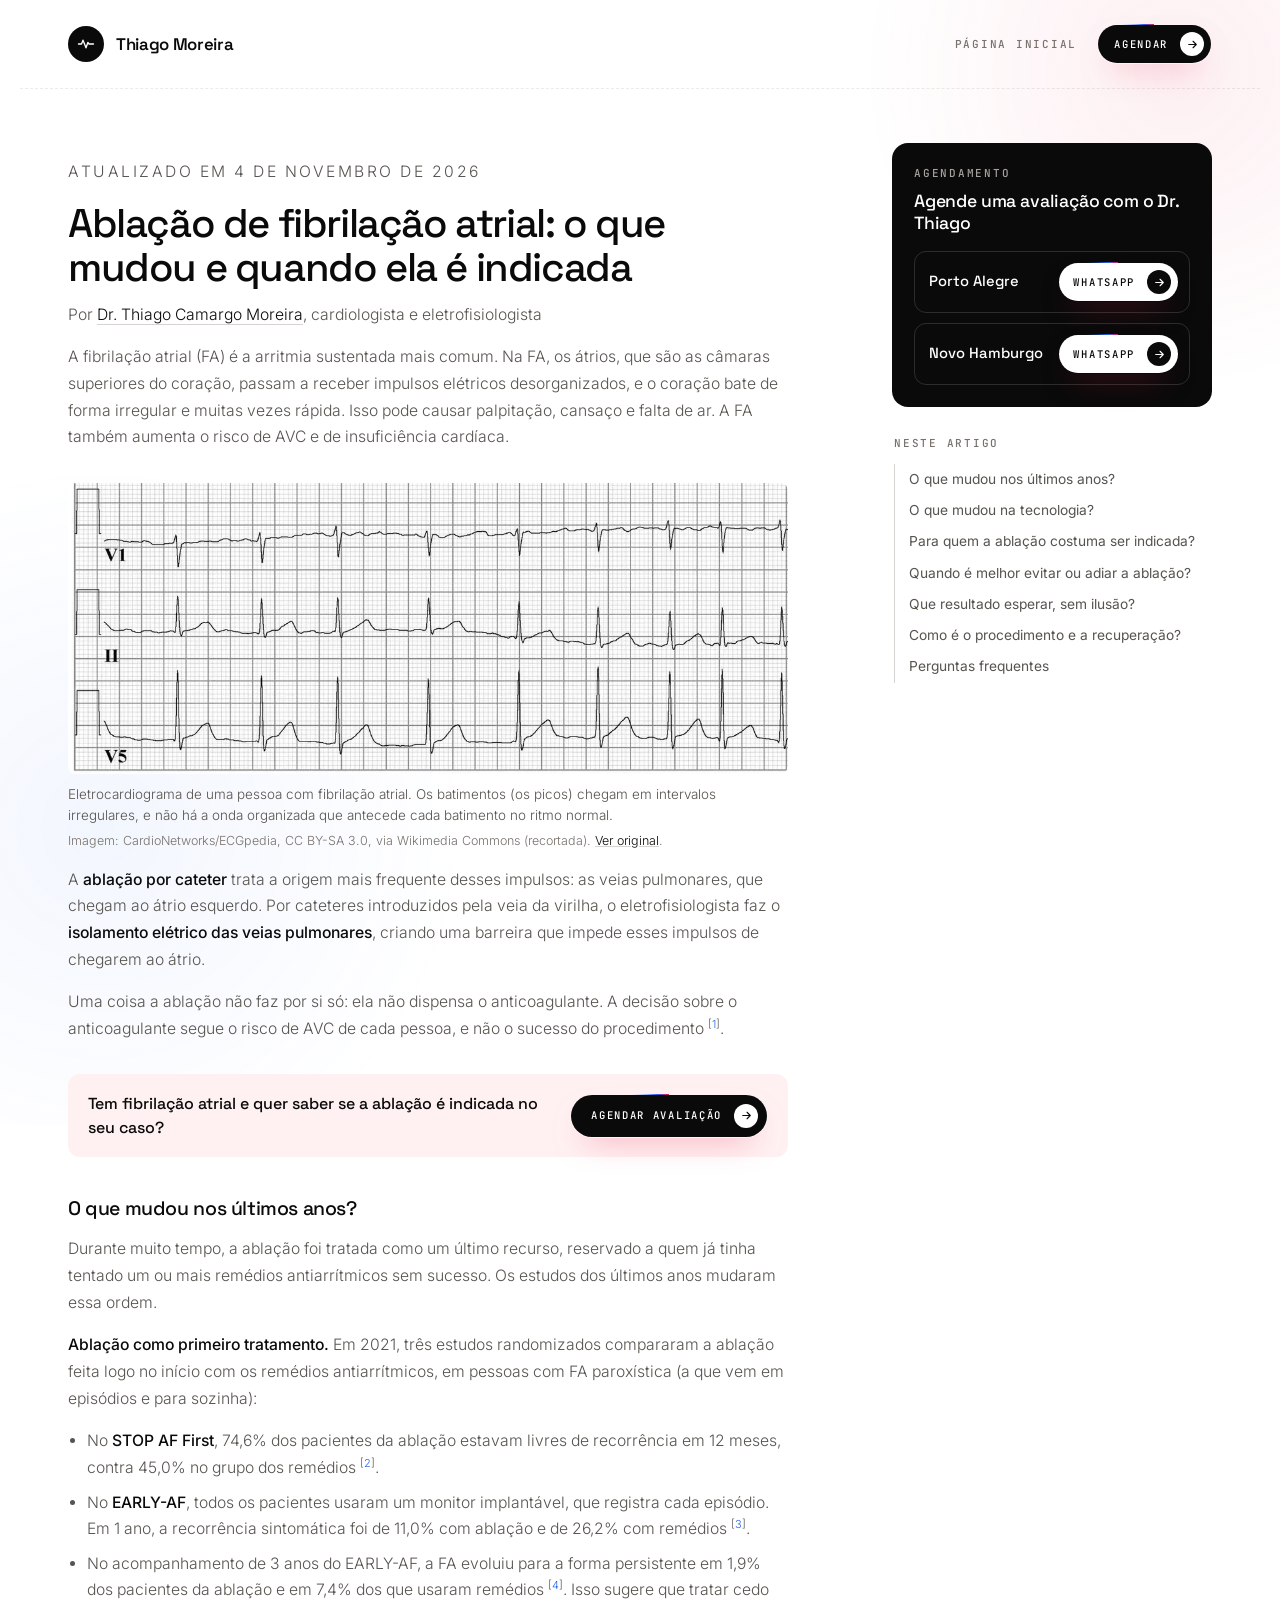
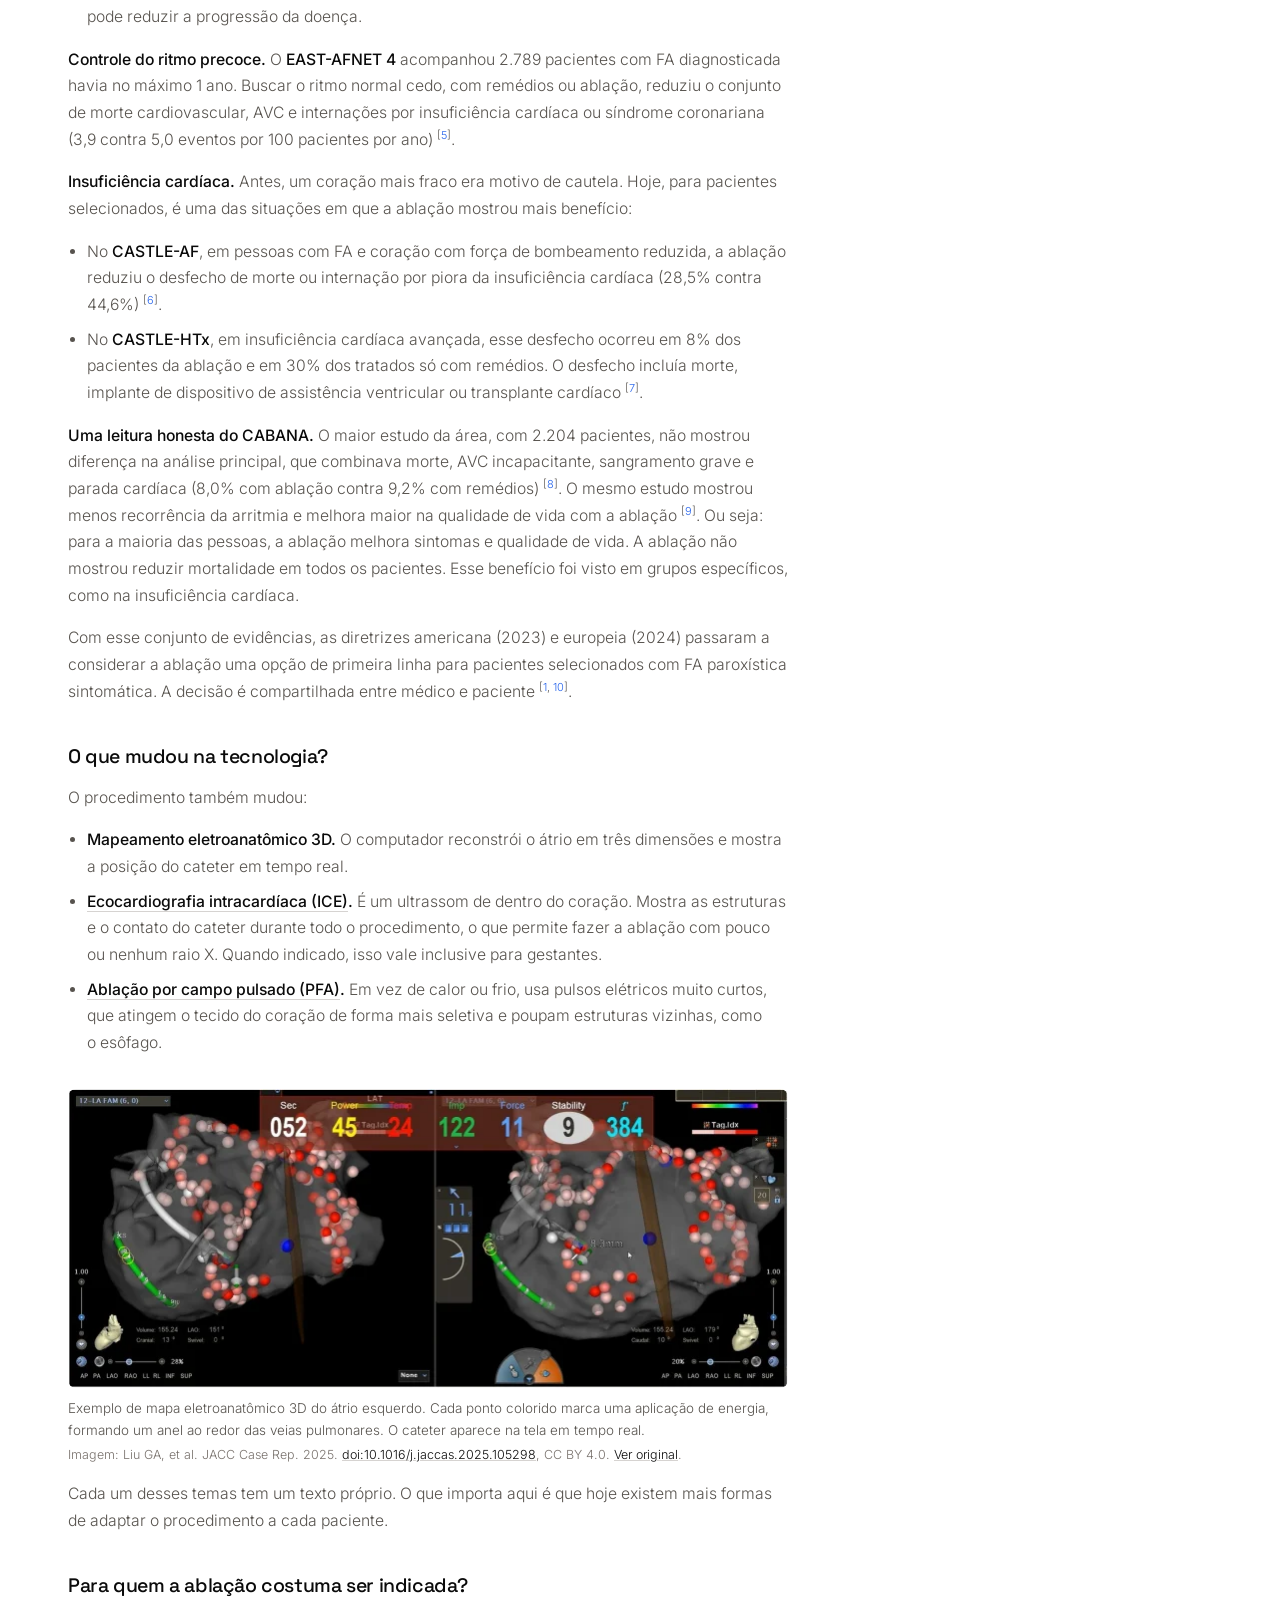
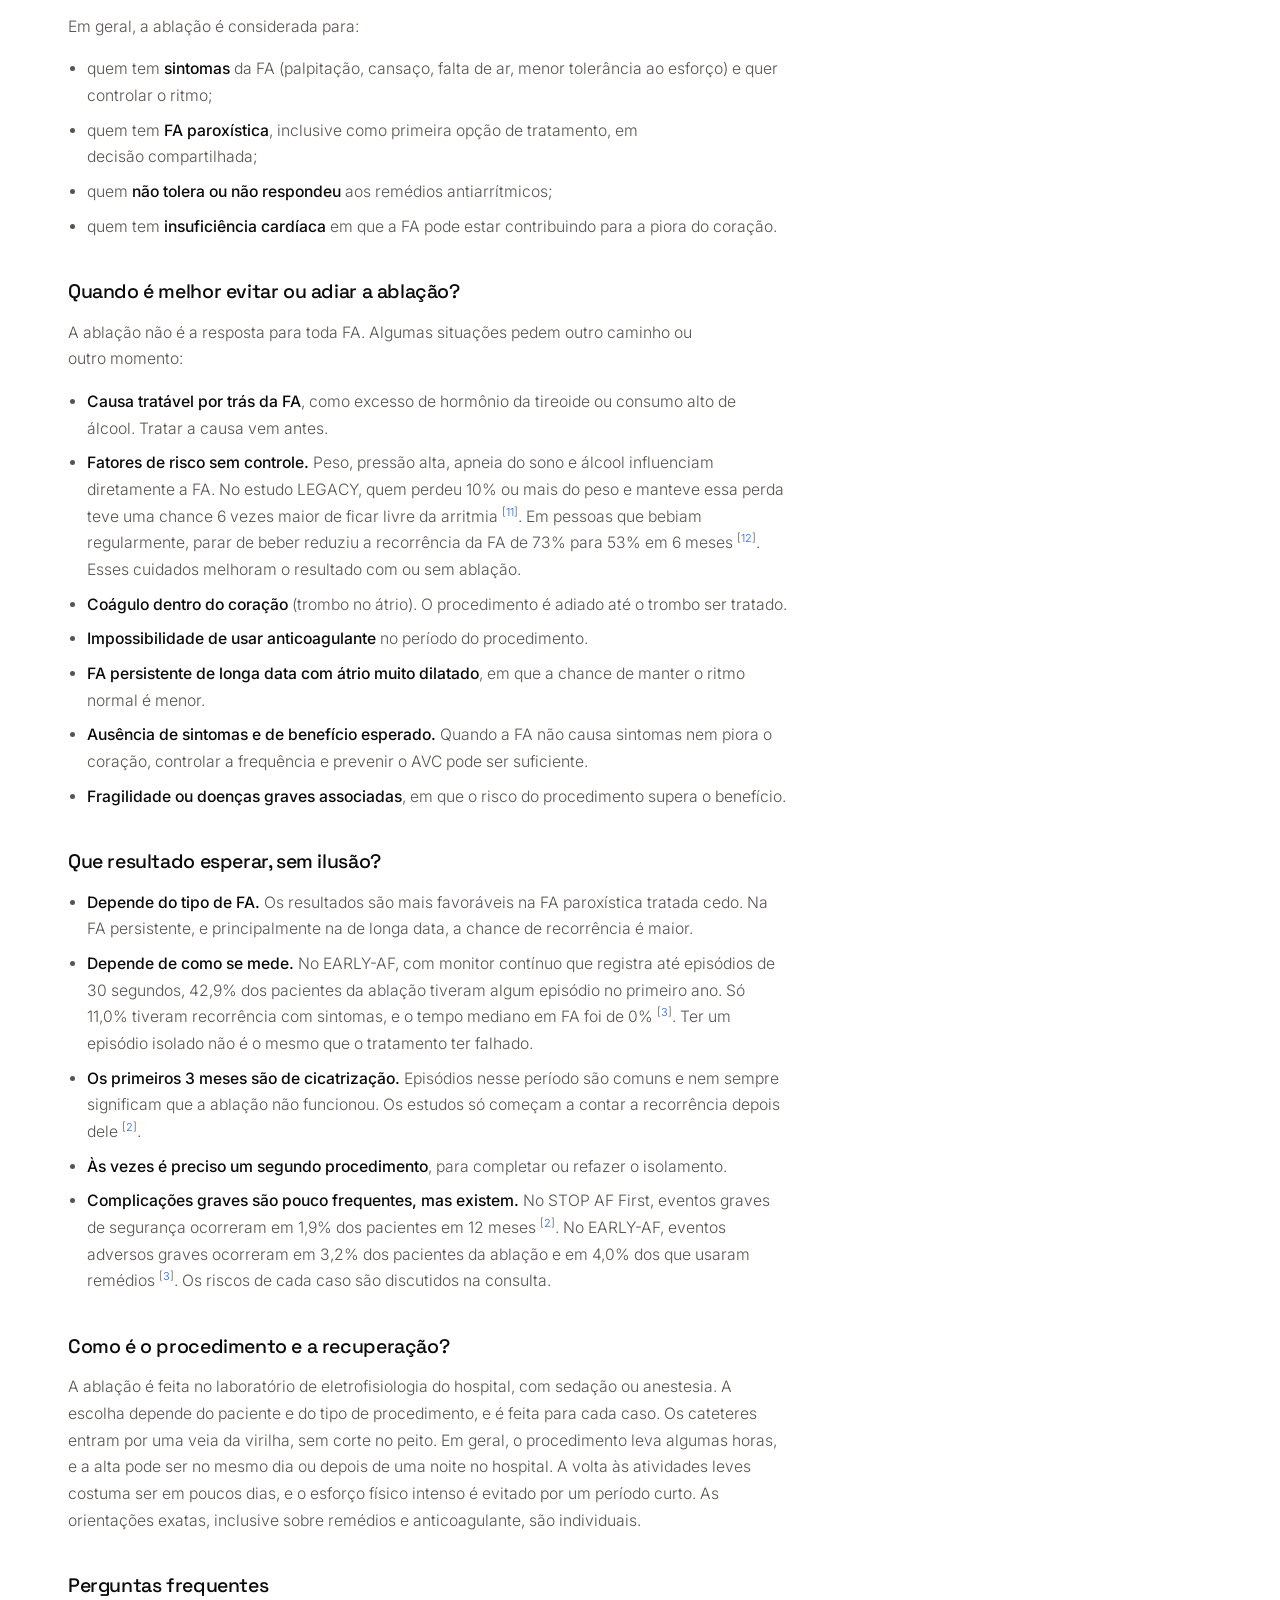
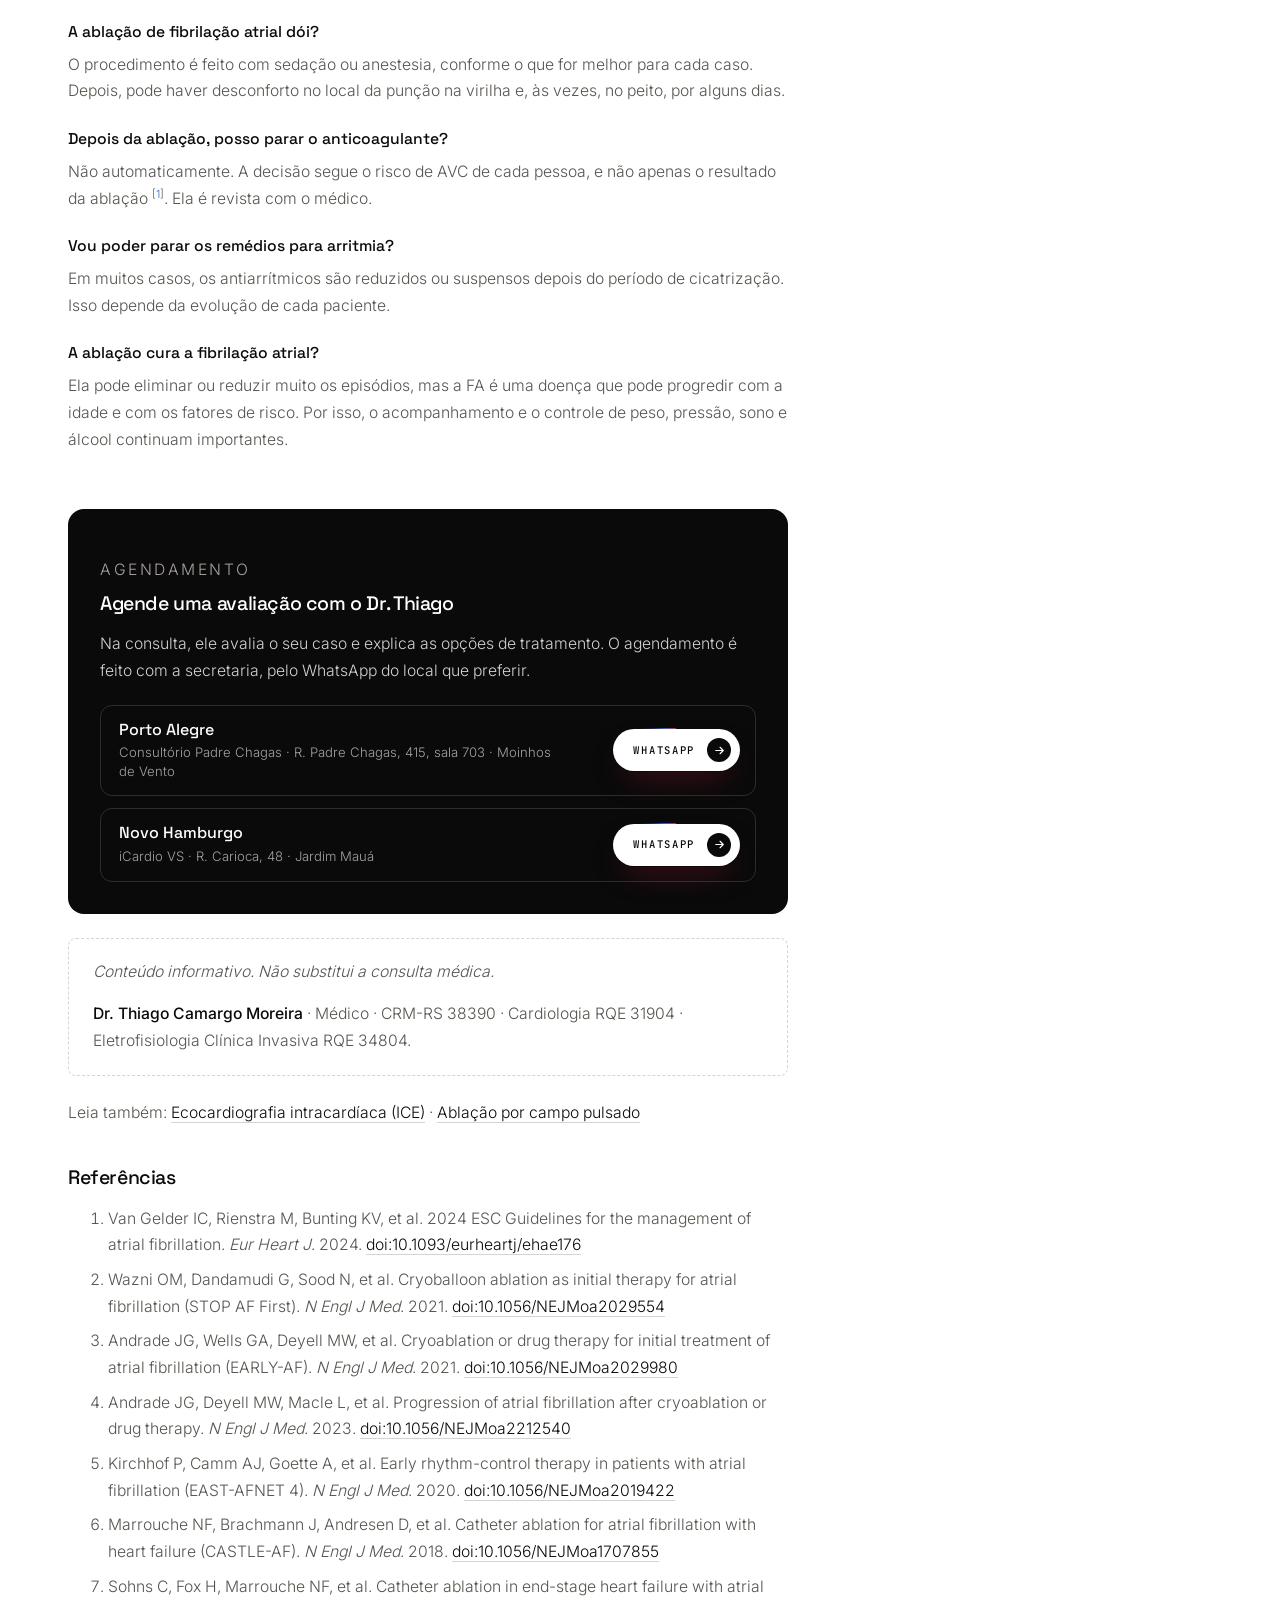
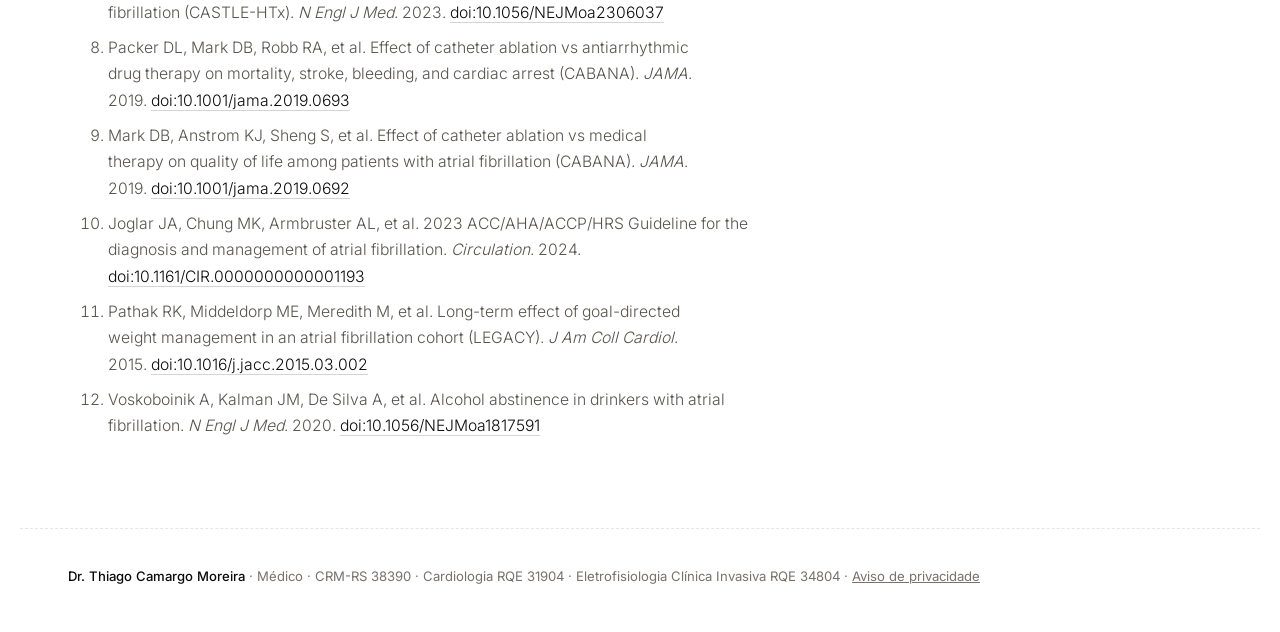
==== site/ablacao-fibrilacao-atrial.html @ 5e45c231 "Artigos de ablação: FA, ICE e campo pulsado - 3 páginas novas (ablacao-fibrilacao-atrial, ecocardiog" ====
<!DOCTYPE html>
<html lang="pt-BR">

<head>
    <meta charset="utf-8">
    <meta name="viewport" content="width=device-width, initial-scale=1">
    <title>Ablação de fibrilação atrial: o que mudou e quando ela é indicada | Dr. Thiago Moreira</title>
    <meta name="description" content="O que os estudos recentes mudaram na ablação de fibrilação atrial, para quem ela costuma ser indicada, quando é melhor adiar e o que esperar do resultado.">
    <link rel="canonical" href="https://drthiagomoreira.com.br/ablacao-fibrilacao-atrial.html">
    <meta property="og:type" content="article">
    <meta property="og:locale" content="pt_BR">
    <meta property="og:url" content="https://drthiagomoreira.com.br/ablacao-fibrilacao-atrial.html">
    <meta property="og:title" content="Ablação de fibrilação atrial: o que mudou e quando ela é indicada">
    <meta property="og:description" content="O que os estudos recentes mudaram na ablação de fibrilação atrial, para quem ela costuma ser indicada, quando é melhor adiar e o que esperar do resultado.">
    <meta property="og:image" content="https://drthiagomoreira.com.br/og.png">
    <link rel="icon" href="favicon.svg" type="image/svg+xml">
    <link rel="apple-touch-icon" href="apple-touch-icon.png">
    <meta name="theme-color" content="#FFFFFF">
    <link rel="stylesheet" href="assets/css/pagina.css">
    <script type="application/ld+json">
{
  "@context": "https://schema.org",
  "@graph": [
    {
      "@type": "MedicalWebPage",
      "@id": "https://drthiagomoreira.com.br/ablacao-fibrilacao-atrial.html#pagina",
      "url": "https://drthiagomoreira.com.br/ablacao-fibrilacao-atrial.html",
      "name": "Ablação de fibrilação atrial: o que mudou e quando ela é indicada",
      "headline": "Ablação de fibrilação atrial: o que mudou e quando ela é indicada",
      "description": "O que os estudos recentes mudaram na ablação de fibrilação atrial, para quem ela costuma ser indicada, quando é melhor adiar e o que esperar do resultado.",
      "inLanguage": "pt-BR",
      "datePublished": "2026-11-04",
      "dateModified": "2026-11-04",
      "isPartOf": {
        "@id": "https://drthiagomoreira.com.br/#site"
      },
      "author": {
        "@id": "https://drthiagomoreira.com.br/#medico"
      },
      "reviewedBy": {
        "@id": "https://drthiagomoreira.com.br/#medico"
      },
      "about": {
        "@type": "MedicalProcedure",
        "name": "Ablação por cateter da fibrilação atrial"
      },
      "image": [
        "https://drthiagomoreira.com.br/assets/img/ablacao-fibrilacao-atrial/ecg-fibrilacao-atrial.webp",
        "https://drthiagomoreira.com.br/assets/img/ablacao-fibrilacao-atrial/mapa-3d-isolamento-veias-pulmonares.webp"
      ],
      "citation": [
        "Van Gelder IC, Rienstra M, Bunting KV, et al. 2024 ESC Guidelines for the management of atrial fibrillation. Eur Heart J. 2024. doi:10.1093/eurheartj/ehae176",
        "Wazni OM, Dandamudi G, Sood N, et al. Cryoballoon ablation as initial therapy for atrial fibrillation (STOP AF First). N Engl J Med. 2021. doi:10.1056/NEJMoa2029554",
        "Andrade JG, Wells GA, Deyell MW, et al. Cryoablation or drug therapy for initial treatment of atrial fibrillation (EARLY-AF). N Engl J Med. 2021. doi:10.1056/NEJMoa2029980",
        "Andrade JG, Deyell MW, Macle L, et al. Progression of atrial fibrillation after cryoablation or drug therapy. N Engl J Med. 2023. doi:10.1056/NEJMoa2212540",
        "Kirchhof P, Camm AJ, Goette A, et al. Early rhythm-control therapy in patients with atrial fibrillation (EAST-AFNET 4). N Engl J Med. 2020. doi:10.1056/NEJMoa2019422",
        "Marrouche NF, Brachmann J, Andresen D, et al. Catheter ablation for atrial fibrillation with heart failure (CASTLE-AF). N Engl J Med. 2018. doi:10.1056/NEJMoa1707855",
        "Sohns C, Fox H, Marrouche NF, et al. Catheter ablation in end-stage heart failure with atrial fibrillation (CASTLE-HTx). N Engl J Med. 2023. doi:10.1056/NEJMoa2306037",
        "Packer DL, Mark DB, Robb RA, et al. Effect of catheter ablation vs antiarrhythmic drug therapy on mortality, stroke, bleeding, and cardiac arrest (CABANA). JAMA. 2019. doi:10.1001/jama.2019.0693",
        "Mark DB, Anstrom KJ, Sheng S, et al. Effect of catheter ablation vs medical therapy on quality of life among patients with atrial fibrillation (CABANA). JAMA. 2019. doi:10.1001/jama.2019.0692",
        "Joglar JA, Chung MK, Armbruster AL, et al. 2023 ACC/AHA/ACCP/HRS Guideline for the diagnosis and management of atrial fibrillation. Circulation. 2024. doi:10.1161/CIR.0000000000001193",
        "Pathak RK, Middeldorp ME, Meredith M, et al. Long-term effect of goal-directed weight management in an atrial fibrillation cohort (LEGACY). J Am Coll Cardiol. 2015. doi:10.1016/j.jacc.2015.03.002",
        "Voskoboinik A, Kalman JM, De Silva A, et al. Alcohol abstinence in drinkers with atrial fibrillation. N Engl J Med. 2020. doi:10.1056/NEJMoa1817591"
      ]
    },
    {
      "@type": "BreadcrumbList",
      "itemListElement": [
        {
          "@type": "ListItem",
          "position": 1,
          "name": "Página inicial",
          "item": "https://drthiagomoreira.com.br/"
        },
        {
          "@type": "ListItem",
          "position": 2,
          "name": "Ablação de fibrilação atrial",
          "item": "https://drthiagomoreira.com.br/ablacao-fibrilacao-atrial.html"
        }
      ]
    },
    {
      "@type": "FAQPage",
      "mainEntity": [
        {
          "@type": "Question",
          "name": "A ablação de fibrilação atrial dói?",
          "acceptedAnswer": {
            "@type": "Answer",
            "text": "O procedimento é feito com sedação ou anestesia, conforme o que for melhor para cada caso. Depois, pode haver desconforto no local da punção na virilha e, às vezes, no peito, por alguns dias."
          }
        },
        {
          "@type": "Question",
          "name": "Depois da ablação, posso parar o anticoagulante?",
          "acceptedAnswer": {
            "@type": "Answer",
            "text": "Não automaticamente. A decisão segue o risco de AVC de cada pessoa, e não apenas o resultado da ablação. Ela é revista com o médico."
          }
        },
        {
          "@type": "Question",
          "name": "Vou poder parar os remédios para arritmia?",
          "acceptedAnswer": {
            "@type": "Answer",
            "text": "Em muitos casos, os antiarrítmicos são reduzidos ou suspensos depois do período de cicatrização. Isso depende da evolução de cada paciente."
          }
        },
        {
          "@type": "Question",
          "name": "A ablação cura a fibrilação atrial?",
          "acceptedAnswer": {
            "@type": "Answer",
            "text": "Ela pode eliminar ou reduzir muito os episódios, mas a FA é uma doença que pode progredir com a idade e com os fatores de risco. Por isso, o acompanhamento e o controle de peso, pressão, sono e álcool continuam importantes."
          }
        }
      ]
    }
  ]
}
    </script>
</head>

<body>
    <header class="page-nav">
        <a class="brand" href="index.html">
            <span class="brand-mark" aria-hidden="true"><svg viewBox="0 0 24 24" fill="none" stroke="currentColor" stroke-width="1.8" stroke-linecap="round" stroke-linejoin="round"><path d="M2 12h4l2-5 4 10 2.5-7 1.5 2h6" /></svg></span>
            <span class="brand-text">Thiago Moreira</span>
        </a>
        <nav class="nav-links"><a class="t-label nav-home" href="index.html">Página inicial</a><a class="cta-btn" href="#agendar"><span class="cta-spin" aria-hidden="true"></span><span class="cta-body">Agendar<span class="cta-ico"><svg viewBox="0 0 24 24" fill="none" stroke="currentColor" stroke-width="2" stroke-linecap="round" stroke-linejoin="round" aria-hidden="true"><path d="M5 12h14M13 6l6 6-6 6"/></svg></span></span></a></nav>
    </header>

    <div class="article-layout">
    <main class="page article">
        <article>
        <p class="t-label">Atualizado em 4 de novembro de 2026</p>
        <h1>Ablação de fibrilação atrial: o que mudou e quando ela é indicada</h1>
        <p class="byline">Por <a href="index.html#sobre">Dr. Thiago Camargo Moreira</a>, cardiologista e eletrofisiologista</p>

<p>A fibrilação atrial (FA) é a arritmia sustentada mais comum. Na FA, os átrios, que são as câmaras superiores do coração, passam a receber impulsos elétricos desorganizados, e o coração bate de forma irregular e muitas vezes rápida. Isso pode causar palpitação, cansaço e falta de ar. A FA também aumenta o risco de AVC e de insuficiência cardíaca.</p>
<figure>
<img src="assets/img/ablacao-fibrilacao-atrial/ecg-fibrilacao-atrial.webp" width="1152" height="465" alt="Eletrocardiograma de fibrilação atrial com batimentos em intervalos irregulares" decoding="async">
<figcaption>Eletrocardiograma de uma pessoa com fibrilação atrial. Os batimentos (os picos) chegam em intervalos irregulares, e não há a onda organizada que antecede cada batimento no ritmo normal. <span class="credit">Imagem: CardioNetworks/ECGpedia, CC BY-SA 3.0, via Wikimedia Commons (recortada). <a href="https://commons.wikimedia.org/wiki/File:Afib_ecg_(CardioNetworks_ECGpedia).jpg">Ver original</a>.</span></figcaption>
</figure>
<p>A <strong>ablação por cateter</strong> trata a origem mais frequente desses impulsos: as veias pulmonares, que chegam ao átrio esquerdo. Por cateteres introduzidos pela veia da virilha, o eletrofisiologista faz o <strong>isolamento elétrico das veias pulmonares</strong>, criando uma barreira que impede esses impulsos de chegarem ao átrio.</p>
<p>Uma coisa a ablação não faz por si só: ela não dispensa o anticoagulante. A decisão sobre o anticoagulante segue o risco de AVC de cada pessoa, e não o sucesso do procedimento <sup class="ref">[<a href="#ref-1">1</a>]</sup>.</p>
<aside class="cta-inline"><p>Tem fibrilação atrial e quer saber se a ablação é indicada no seu caso?</p><a class="cta-btn" href="#agendar"><span class="cta-spin" aria-hidden="true"></span><span class="cta-body">Agendar avaliação<span class="cta-ico"><svg viewBox="0 0 24 24" fill="none" stroke="currentColor" stroke-width="2" stroke-linecap="round" stroke-linejoin="round" aria-hidden="true"><path d="M5 12h14M13 6l6 6-6 6"/></svg></span></span></a></aside>
<h2 id="o-que-mudou-nos-ultimos-anos">O que mudou nos últimos anos?</h2>
<p>Durante muito tempo, a ablação foi tratada como um último recurso, reservado a quem já tinha tentado um ou mais remédios antiarrítmicos sem sucesso. Os estudos dos últimos anos mudaram essa ordem.</p>
<p><strong>Ablação como primeiro tratamento.</strong> Em 2021, três estudos randomizados compararam a ablação feita logo no início com os remédios antiarrítmicos, em pessoas com FA paroxística (a que vem em episódios e para sozinha):</p>
<ul>
<li>No <strong>STOP AF First</strong>, 74,6% dos pacientes da ablação estavam livres de recorrência em 12 meses, contra 45,0% no grupo dos remédios <sup class="ref">[<a href="#ref-2">2</a>]</sup>.</li>
<li>No <strong>EARLY-AF</strong>, todos os pacientes usaram um monitor implantável, que registra cada episódio. Em 1 ano, a recorrência sintomática foi de 11,0% com ablação e de 26,2% com remédios <sup class="ref">[<a href="#ref-3">3</a>]</sup>.</li>
<li>No acompanhamento de 3 anos do EARLY-AF, a FA evoluiu para a forma persistente em 1,9% dos pacientes da ablação e em 7,4% dos que usaram remédios <sup class="ref">[<a href="#ref-4">4</a>]</sup>. Isso sugere que tratar cedo pode reduzir a progressão da doença.</li>
</ul>
<p><strong>Controle do ritmo precoce.</strong> O <strong>EAST-AFNET 4</strong> acompanhou 2.789 pacientes com FA diagnosticada havia no máximo 1 ano. Buscar o ritmo normal cedo, com remédios ou ablação, reduziu o conjunto de morte cardiovascular, AVC e internações por insuficiência cardíaca ou síndrome coronariana (3,9 contra 5,0 eventos por 100 pacientes por ano) <sup class="ref">[<a href="#ref-5">5</a>]</sup>.</p>
<p><strong>Insuficiência cardíaca.</strong> Antes, um coração mais fraco era motivo de cautela. Hoje, para pacientes selecionados, é uma das situações em que a ablação mostrou mais benefício:</p>
<ul>
<li>No <strong>CASTLE-AF</strong>, em pessoas com FA e coração com força de bombeamento reduzida, a ablação reduziu o desfecho de morte ou internação por piora da insuficiência cardíaca (28,5% contra 44,6%) <sup class="ref">[<a href="#ref-6">6</a>]</sup>.</li>
<li>No <strong>CASTLE-HTx</strong>, em insuficiência cardíaca avançada, esse desfecho ocorreu em 8% dos pacientes da ablação e em 30% dos tratados só com remédios. O desfecho incluía morte, implante de dispositivo de assistência ventricular ou transplante cardíaco <sup class="ref">[<a href="#ref-7">7</a>]</sup>.</li>
</ul>
<p><strong>Uma leitura honesta do CABANA.</strong> O maior estudo da área, com 2.204 pacientes, não mostrou diferença na análise principal, que combinava morte, AVC incapacitante, sangramento grave e parada cardíaca (8,0% com ablação contra 9,2% com remédios) <sup class="ref">[<a href="#ref-8">8</a>]</sup>. O mesmo estudo mostrou menos recorrência da arritmia e melhora maior na qualidade de vida com a ablação <sup class="ref">[<a href="#ref-9">9</a>]</sup>. Ou seja: para a maioria das pessoas, a ablação melhora sintomas e qualidade de vida. A ablação não mostrou reduzir mortalidade em todos os pacientes. Esse benefício foi visto em grupos específicos, como na insuficiência cardíaca.</p>
<p>Com esse conjunto de evidências, as diretrizes americana (2023) e europeia (2024) passaram a considerar a ablação uma opção de primeira linha para pacientes selecionados com FA paroxística sintomática. A decisão é compartilhada entre médico e paciente <sup class="ref">[<a href="#ref-1">1</a>, <a href="#ref-10">10</a>]</sup>.</p>
<h2 id="o-que-mudou-na-tecnologia">O que mudou na tecnologia?</h2>
<p>O procedimento também mudou:</p>
<ul>
<li><strong>Mapeamento eletroanatômico 3D.</strong> O computador reconstrói o átrio em três dimensões e mostra a posição do cateter em tempo real.</li>
<li><strong><a href="ecocardiografia-intracardiaca-ice.html">Ecocardiografia intracardíaca (ICE)</a>.</strong> É um ultrassom de dentro do coração. Mostra as estruturas e o contato do cateter durante todo o procedimento, o que permite fazer a ablação com pouco ou nenhum raio X. Quando indicado, isso vale inclusive para gestantes.</li>
<li><strong><a href="ablacao-por-campo-pulsado.html">Ablação por campo pulsado (PFA)</a>.</strong> Em vez de calor ou frio, usa pulsos elétricos muito curtos, que atingem o tecido do coração de forma mais seletiva e poupam estruturas vizinhas, como o esôfago.</li>
</ul>
<figure>
<img src="assets/img/ablacao-fibrilacao-atrial/mapa-3d-isolamento-veias-pulmonares.webp" width="721" height="300" alt="Mapa 3D do átrio esquerdo com pontos de ablação ao redor das veias pulmonares" decoding="async" loading="lazy">
<figcaption>Exemplo de mapa eletroanatômico 3D do átrio esquerdo. Cada ponto colorido marca uma aplicação de energia, formando um anel ao redor das veias pulmonares. O cateter aparece na tela em tempo real. <span class="credit">Imagem: Liu GA, et al. JACC Case Rep. 2025. <a href="https://doi.org/10.1016/j.jaccas.2025.105298">doi:10.1016/j.jaccas.2025.105298</a>, CC BY 4.0. <a href="https://doi.org/10.1016/j.jaccas.2025.105298">Ver original</a>.</span></figcaption>
</figure>
<p>Cada um desses temas tem um texto próprio. O que importa aqui é que hoje existem mais formas de adaptar o procedimento a cada paciente.</p>
<h2 id="para-quem-a-ablacao-costuma-ser-indicada">Para quem a ablação costuma ser indicada?</h2>
<p>Em geral, a ablação é considerada para:</p>
<ul>
<li>quem tem <strong>sintomas</strong> da FA (palpitação, cansaço, falta de ar, menor tolerância ao esforço) e quer controlar o ritmo;</li>
<li>quem tem <strong>FA paroxística</strong>, inclusive como primeira opção de tratamento, em decisão compartilhada;</li>
<li>quem <strong>não tolera ou não respondeu</strong> aos remédios antiarrítmicos;</li>
<li>quem tem <strong>insuficiência cardíaca</strong> em que a FA pode estar contribuindo para a piora do coração.</li>
</ul>
<h2 id="quando-e-melhor-evitar-ou-adiar-a-ablacao">Quando é melhor evitar ou adiar a ablação?</h2>
<p>A ablação não é a resposta para toda FA. Algumas situações pedem outro caminho ou outro momento:</p>
<ul>
<li><strong>Causa tratável por trás da FA</strong>, como excesso de hormônio da tireoide ou consumo alto de álcool. Tratar a causa vem antes.</li>
<li><strong>Fatores de risco sem controle.</strong> Peso, pressão alta, apneia do sono e álcool influenciam diretamente a FA. No estudo LEGACY, quem perdeu 10% ou mais do peso e manteve essa perda teve uma chance 6 vezes maior de ficar livre da arritmia <sup class="ref">[<a href="#ref-11">11</a>]</sup>. Em pessoas que bebiam regularmente, parar de beber reduziu a recorrência da FA de 73% para 53% em 6 meses <sup class="ref">[<a href="#ref-12">12</a>]</sup>. Esses cuidados melhoram o resultado com ou sem ablação.</li>
<li><strong>Coágulo dentro do coração</strong> (trombo no átrio). O procedimento é adiado até o trombo ser tratado.</li>
<li><strong>Impossibilidade de usar anticoagulante</strong> no período do procedimento.</li>
<li><strong>FA persistente de longa data com átrio muito dilatado</strong>, em que a chance de manter o ritmo normal é menor.</li>
<li><strong>Ausência de sintomas e de benefício esperado.</strong> Quando a FA não causa sintomas nem piora o coração, controlar a frequência e prevenir o AVC pode ser suficiente.</li>
<li><strong>Fragilidade ou doenças graves associadas</strong>, em que o risco do procedimento supera o benefício.</li>
</ul>
<h2 id="que-resultado-esperar-sem-ilusao">Que resultado esperar, sem ilusão?</h2>
<ul>
<li><strong>Depende do tipo de FA.</strong> Os resultados são mais favoráveis na FA paroxística tratada cedo. Na FA persistente, e principalmente na de longa data, a chance de recorrência é maior.</li>
<li><strong>Depende de como se mede.</strong> No EARLY-AF, com monitor contínuo que registra até episódios de 30 segundos, 42,9% dos pacientes da ablação tiveram algum episódio no primeiro ano. Só 11,0% tiveram recorrência com sintomas, e o tempo mediano em FA foi de 0% <sup class="ref">[<a href="#ref-3">3</a>]</sup>. Ter um episódio isolado não é o mesmo que o tratamento ter falhado.</li>
<li><strong>Os primeiros 3 meses são de cicatrização.</strong> Episódios nesse período são comuns e nem sempre significam que a ablação não funcionou. Os estudos só começam a contar a recorrência depois dele <sup class="ref">[<a href="#ref-2">2</a>]</sup>.</li>
<li><strong>Às vezes é preciso um segundo procedimento</strong>, para completar ou refazer o isolamento.</li>
<li><strong>Complicações graves são pouco frequentes, mas existem.</strong> No STOP AF First, eventos graves de segurança ocorreram em 1,9% dos pacientes em 12 meses <sup class="ref">[<a href="#ref-2">2</a>]</sup>. No EARLY-AF, eventos adversos graves ocorreram em 3,2% dos pacientes da ablação e em 4,0% dos que usaram remédios <sup class="ref">[<a href="#ref-3">3</a>]</sup>. Os riscos de cada caso são discutidos na consulta.</li>
</ul>
<h2 id="como-e-o-procedimento-e-a-recuperacao">Como é o procedimento e a recuperação?</h2>
<p>A ablação é feita no laboratório de eletrofisiologia do hospital, com sedação ou anestesia. A escolha depende do paciente e do tipo de procedimento, e é feita para cada caso. Os cateteres entram por uma veia da virilha, sem corte no peito. Em geral, o procedimento leva algumas horas, e a alta pode ser no mesmo dia ou depois de uma noite no hospital. A volta às atividades leves costuma ser em poucos dias, e o esforço físico intenso é evitado por um período curto. As orientações exatas, inclusive sobre remédios e anticoagulante, são individuais.</p>
<h2 id="perguntas-frequentes">Perguntas frequentes</h2>
<dl class="faq">
<dt>A ablação de fibrilação atrial dói?</dt>
<dd>O procedimento é feito com sedação ou anestesia, conforme o que for melhor para cada caso. Depois, pode haver desconforto no local da punção na virilha e, às vezes, no peito, por alguns dias.</dd>
<dt>Depois da ablação, posso parar o anticoagulante?</dt>
<dd>Não automaticamente. A decisão segue o risco de AVC de cada pessoa, e não apenas o resultado da ablação <sup class="ref">[<a href="#ref-1">1</a>]</sup>. Ela é revista com o médico.</dd>
<dt>Vou poder parar os remédios para arritmia?</dt>
<dd>Em muitos casos, os antiarrítmicos são reduzidos ou suspensos depois do período de cicatrização. Isso depende da evolução de cada paciente.</dd>
<dt>A ablação cura a fibrilação atrial?</dt>
<dd>Ela pode eliminar ou reduzir muito os episódios, mas a FA é uma doença que pode progredir com a idade e com os fatores de risco. Por isso, o acompanhamento e o controle de peso, pressão, sono e álcool continuam importantes.</dd>
</dl>

        <section class="cta-box" id="agendar" aria-labelledby="agendar-t">
            <p class="t-label">Agendamento</p>
            <h2 id="agendar-t">Agende uma avaliação com o Dr. Thiago</h2>
            <p>Na consulta, ele avalia o seu caso e explica as opções de tratamento. O agendamento é feito com a secretaria, pelo WhatsApp do local que preferir.</p>
            <ul class="locs">
<li><span class="loc-city">Porto Alegre</span><span class="loc-addr">Consultório Padre Chagas · R. Padre Chagas, 415, sala 703 · Moinhos de Vento</span><a class="cta-btn" href="https://wa.me/5551999931705?text=Ol%C3%A1%2C%20gostaria%20de%20agendar%20uma%20consulta%20com%20o%20Dr.%20Thiago%20Moreira." rel="noopener"><span class="cta-spin" aria-hidden="true"></span><span class="cta-body">WhatsApp<span class="cta-ico"><svg viewBox="0 0 24 24" fill="none" stroke="currentColor" stroke-width="2" stroke-linecap="round" stroke-linejoin="round" aria-hidden="true"><path d="M5 12h14M13 6l6 6-6 6"/></svg></span></span></a></li>
<li><span class="loc-city">Novo Hamburgo</span><span class="loc-addr">iCardio VS · R. Carioca, 48 · Jardim Mauá</span><a class="cta-btn" href="https://wa.me/5551996237008?text=Ol%C3%A1%2C%20gostaria%20de%20agendar%20uma%20consulta%20com%20o%20Dr.%20Thiago%20Moreira." rel="noopener"><span class="cta-spin" aria-hidden="true"></span><span class="cta-body">WhatsApp<span class="cta-ico"><svg viewBox="0 0 24 24" fill="none" stroke="currentColor" stroke-width="2" stroke-linecap="round" stroke-linejoin="round" aria-hidden="true"><path d="M5 12h14M13 6l6 6-6 6"/></svg></span></span></a></li>
            </ul>
        </section>

        <aside class="author">
            <p><em>Conteúdo informativo. Não substitui a consulta médica.</em></p>
            <p><strong>Dr. Thiago Camargo Moreira</strong> · Médico · CRM-RS 38390 · Cardiologia RQE 31904 · Eletrofisiologia Clínica Invasiva RQE 34804.</p>
        </aside>

        <p class="also">Leia também: <a href="ecocardiografia-intracardiaca-ice.html">Ecocardiografia intracardíaca (ICE)</a> · <a href="ablacao-por-campo-pulsado.html">Ablação por campo pulsado</a></p>

        <h2>Referências</h2>
        <ol class="refs">
<li id="ref-1">Van Gelder IC, Rienstra M, Bunting KV, et al. 2024 ESC Guidelines for the management of atrial fibrillation. <em>Eur Heart J</em>. 2024. <a href="https://doi.org/10.1093/eurheartj/ehae176">doi:10.1093/eurheartj/ehae176</a></li>
<li id="ref-2">Wazni OM, Dandamudi G, Sood N, et al. Cryoballoon ablation as initial therapy for atrial fibrillation (STOP AF First). <em>N Engl J Med</em>. 2021. <a href="https://doi.org/10.1056/NEJMoa2029554">doi:10.1056/NEJMoa2029554</a></li>
<li id="ref-3">Andrade JG, Wells GA, Deyell MW, et al. Cryoablation or drug therapy for initial treatment of atrial fibrillation (EARLY-AF). <em>N Engl J Med</em>. 2021. <a href="https://doi.org/10.1056/NEJMoa2029980">doi:10.1056/NEJMoa2029980</a></li>
<li id="ref-4">Andrade JG, Deyell MW, Macle L, et al. Progression of atrial fibrillation after cryoablation or drug therapy. <em>N Engl J Med</em>. 2023. <a href="https://doi.org/10.1056/NEJMoa2212540">doi:10.1056/NEJMoa2212540</a></li>
<li id="ref-5">Kirchhof P, Camm AJ, Goette A, et al. Early rhythm-control therapy in patients with atrial fibrillation (EAST-AFNET 4). <em>N Engl J Med</em>. 2020. <a href="https://doi.org/10.1056/NEJMoa2019422">doi:10.1056/NEJMoa2019422</a></li>
<li id="ref-6">Marrouche NF, Brachmann J, Andresen D, et al. Catheter ablation for atrial fibrillation with heart failure (CASTLE-AF). <em>N Engl J Med</em>. 2018. <a href="https://doi.org/10.1056/NEJMoa1707855">doi:10.1056/NEJMoa1707855</a></li>
<li id="ref-7">Sohns C, Fox H, Marrouche NF, et al. Catheter ablation in end-stage heart failure with atrial fibrillation (CASTLE-HTx). <em>N Engl J Med</em>. 2023. <a href="https://doi.org/10.1056/NEJMoa2306037">doi:10.1056/NEJMoa2306037</a></li>
<li id="ref-8">Packer DL, Mark DB, Robb RA, et al. Effect of catheter ablation vs antiarrhythmic drug therapy on mortality, stroke, bleeding, and cardiac arrest (CABANA). <em>JAMA</em>. 2019. <a href="https://doi.org/10.1001/jama.2019.0693">doi:10.1001/jama.2019.0693</a></li>
<li id="ref-9">Mark DB, Anstrom KJ, Sheng S, et al. Effect of catheter ablation vs medical therapy on quality of life among patients with atrial fibrillation (CABANA). <em>JAMA</em>. 2019. <a href="https://doi.org/10.1001/jama.2019.0692">doi:10.1001/jama.2019.0692</a></li>
<li id="ref-10">Joglar JA, Chung MK, Armbruster AL, et al. 2023 ACC/AHA/ACCP/HRS Guideline for the diagnosis and management of atrial fibrillation. <em>Circulation</em>. 2024. <a href="https://doi.org/10.1161/CIR.0000000000001193">doi:10.1161/CIR.0000000000001193</a></li>
<li id="ref-11">Pathak RK, Middeldorp ME, Meredith M, et al. Long-term effect of goal-directed weight management in an atrial fibrillation cohort (LEGACY). <em>J Am Coll Cardiol</em>. 2015. <a href="https://doi.org/10.1016/j.jacc.2015.03.002">doi:10.1016/j.jacc.2015.03.002</a></li>
<li id="ref-12">Voskoboinik A, Kalman JM, De Silva A, et al. Alcohol abstinence in drinkers with atrial fibrillation. <em>N Engl J Med</em>. 2020. <a href="https://doi.org/10.1056/NEJMoa1817591">doi:10.1056/NEJMoa1817591</a></li>
        </ol>
        </article>
    </main>

    <aside class="article-side" aria-label="Agendamento e índice">
        <div class="side-cta">
            <p class="t-label">Agendamento</p>
            <p class="side-title">Agende uma avaliação com o Dr. Thiago</p>
            <ul class="side-locs">
<li><span class="loc-city">Porto Alegre</span><a class="cta-btn" href="https://wa.me/5551999931705?text=Ol%C3%A1%2C%20gostaria%20de%20agendar%20uma%20consulta%20com%20o%20Dr.%20Thiago%20Moreira." rel="noopener"><span class="cta-spin" aria-hidden="true"></span><span class="cta-body">WhatsApp<span class="cta-ico"><svg viewBox="0 0 24 24" fill="none" stroke="currentColor" stroke-width="2" stroke-linecap="round" stroke-linejoin="round" aria-hidden="true"><path d="M5 12h14M13 6l6 6-6 6"/></svg></span></span></a></li>
<li><span class="loc-city">Novo Hamburgo</span><a class="cta-btn" href="https://wa.me/5551996237008?text=Ol%C3%A1%2C%20gostaria%20de%20agendar%20uma%20consulta%20com%20o%20Dr.%20Thiago%20Moreira." rel="noopener"><span class="cta-spin" aria-hidden="true"></span><span class="cta-body">WhatsApp<span class="cta-ico"><svg viewBox="0 0 24 24" fill="none" stroke="currentColor" stroke-width="2" stroke-linecap="round" stroke-linejoin="round" aria-hidden="true"><path d="M5 12h14M13 6l6 6-6 6"/></svg></span></span></a></li>
            </ul>
        </div>
        <nav class="side-toc" aria-label="Neste artigo">
            <p class="t-label">Neste artigo</p>
            <ol>
<li><a href="#o-que-mudou-nos-ultimos-anos">O que mudou nos últimos anos?</a></li>
<li><a href="#o-que-mudou-na-tecnologia">O que mudou na tecnologia?</a></li>
<li><a href="#para-quem-a-ablacao-costuma-ser-indicada">Para quem a ablação costuma ser indicada?</a></li>
<li><a href="#quando-e-melhor-evitar-ou-adiar-a-ablacao">Quando é melhor evitar ou adiar a ablação?</a></li>
<li><a href="#que-resultado-esperar-sem-ilusao">Que resultado esperar, sem ilusão?</a></li>
<li><a href="#como-e-o-procedimento-e-a-recuperacao">Como é o procedimento e a recuperação?</a></li>
<li><a href="#perguntas-frequentes">Perguntas frequentes</a></li>
            </ol>
        </nav>
    </aside>
    </div>

    <a class="cta-sticky" href="#agendar">Agendar avaliação pelo WhatsApp</a>

    <footer class="page-foot">
        <p><strong>Dr. Thiago Camargo Moreira</strong> · Médico · CRM-RS 38390 · Cardiologia RQE 31904 · Eletrofisiologia Clínica Invasiva RQE 34804 · <a href="privacidade.html">Aviso de privacidade</a></p>
    </footer>
</body>

</html>
---- site/assets/css/pagina.css ----
/* Páginas de texto (privacidade, 404): tokens e tipografia do DS Pulso, sem animação */
@font-face { font-family: 'Space Grotesk'; font-weight: 300 700; font-display: swap; src: url(../fonts/space-grotesk-latin.woff2) format('woff2'); }
@font-face { font-family: 'Inter'; font-weight: 100 900; font-display: swap; src: url(../fonts/inter-latin.woff2) format('woff2'); }
@font-face { font-family: 'JetBrains Mono'; font-weight: 100 800; font-display: swap; src: url(../fonts/jetbrains-mono-latin.woff2) format('woff2'); }

:root {
    --ink: #0A0A0A; --stone-600: #57534E; --stone-500: #78716C; --stone-300: #D6D3D1;
    --pulse: #E11D48; --conduction: #2563EB;
    --font-display: 'Space Grotesk', 'Inter', sans-serif;
    --font-sans: 'Inter', ui-sans-serif, system-ui, -apple-system, 'Segoe UI', Roboto, sans-serif;
    --font-mono: 'JetBrains Mono', ui-monospace, SFMono-Regular, Menlo, monospace;
    --gutter: clamp(20px, 5vw, 48px);
}
*, *::before, *::after { box-sizing: border-box; }
html { -webkit-text-size-adjust: 100%; }
body { margin: 0; font-family: var(--font-sans); background: #fff; color: var(--ink); -webkit-font-smoothing: antialiased; }
a { color: inherit; }
:focus-visible { outline: 2px solid var(--conduction); outline-offset: 3px; border-radius: 4px; }

.t-label { font: 500 .6875rem/1.5 var(--font-mono); letter-spacing: .16em; text-transform: uppercase; color: var(--stone-500); }

.page-nav { max-width: 1440px; margin: 0 auto; padding: 24px var(--gutter); display: flex; align-items: center; justify-content: space-between; gap: 16px; border-bottom: 1px dashed rgba(0, 0, 0, .08); }
.page-nav a { text-decoration: none; }
.brand { display: inline-flex; align-items: center; gap: 12px; }
.brand-mark { width: 36px; height: 36px; border-radius: 50%; background: var(--ink); color: #fff; display: grid; place-items: center; }
.brand-mark svg { width: 18px; height: 18px; }
.brand-text { font: 600 1.05rem/1 var(--font-display); letter-spacing: -0.02em; }

.page { max-width: 760px; margin: 0 auto; padding: clamp(56px, 10vh, 112px) var(--gutter) 72px; }
.page h1 { margin: 16px 0 0; font: 500 clamp(2.2rem, 5vw, 3.4rem)/1.05 var(--font-display); letter-spacing: -0.035em; text-wrap: balance; }
.page h2 { margin: 48px 0 0; font: 500 1.4rem/1.2 var(--font-display); letter-spacing: -0.02em; }
.page p, .page li { font: 300 1.0625rem/1.75 var(--font-sans); color: var(--stone-600); text-wrap: pretty; }
.page p { margin: 16px 0 0; }
.page ul { margin: 16px 0 0; padding-left: 1.2em; }
.page li + li { margin-top: 8px; }
.page strong { font-weight: 500; color: var(--ink); }
.page a { color: var(--ink); text-decoration: none; border-bottom: 1px solid var(--stone-300); }
.page a:hover { border-color: var(--pulse); }
.page .lead { font: 400 clamp(1.15rem, 1.8vw, 1.35rem)/1.5 var(--font-display); color: var(--ink); }

.page-foot { max-width: 1440px; margin: 0 auto; padding: 24px var(--gutter) 32px; border-top: 1px dashed rgba(0, 0, 0, .1); font-size: .82rem; line-height: 1.6; color: var(--stone-500); }
.page-foot strong { font-weight: 500; color: var(--ink); }

/* Artigos (/ablacao-fibrilacao-atrial/ etc.): figuras, FAQ, referências */
.page .byline { margin-top: 12px; font-size: .95rem; }
.page figure { margin: 32px 0 0; }
.page figure img { display: block; width: 100%; height: auto; border-radius: 8px; background: #F5F5F4; }
.page figcaption { margin-top: 10px; font: 300 .9rem/1.6 var(--font-sans); color: var(--stone-600); }
.page .credit { display: block; margin-top: 4px; font-size: .78rem; color: var(--stone-500); }
.page .credit a { border-bottom-color: transparent; text-decoration: underline; text-decoration-color: var(--stone-300); }
.page sup.ref { font-size: .7em; line-height: 0; }
.page sup.ref a { border: 0; color: var(--conduction); }
.page .faq dt { margin-top: 24px; font: 500 1.05rem/1.4 var(--font-display); }
.page .faq dd { margin: 8px 0 0; font: 300 1.0625rem/1.75 var(--font-sans); color: var(--stone-600); }
.page .author { margin-top: 56px; padding: 20px 24px; border: 1px dashed var(--stone-300); border-radius: 8px; }
.page .author p:first-child { margin-top: 0; }
.page .also { margin-top: 24px; }
.page .refs li { font-size: .88rem; line-height: 1.6; overflow-wrap: anywhere; }
.page .refs li:target { background: #FFF1F2; }
.page-foot a { color: inherit; }

/* Artigos: tipografia mais compacta e CTAs (mesmo botão da home) */
.page.article { max-width: 700px; padding-top: clamp(32px, 6vh, 64px); }
.page.article h1 { font-size: clamp(1.8rem, 3.6vw, 2.5rem); line-height: 1.1; }
.page.article h2 { margin-top: 40px; font-size: 1.22rem; }
.page.article p, .page.article li, .page.article .faq dd { font-size: .98rem; line-height: 1.7; }
.page.article .faq dt { font-size: .98rem; }
.page.article figure img { width: auto; height: auto; max-width: 100%; max-height: 440px; margin: 0 auto; }
.page.article figcaption { font-size: .84rem; }

.nav-links { display: flex; align-items: center; gap: 20px; }
.page-nav .cta-btn .cta-body { padding: 7px 7px 7px 16px; }

@keyframes cta-spin { to { transform: rotate(360deg); } }
.cta-btn { position: relative; display: inline-flex; padding: 1px; border-radius: 999px; overflow: hidden; text-decoration: none; box-shadow: 0 14px 32px -16px rgba(225, 29, 72, .55); transition: transform .3s, box-shadow .3s; }
.page .cta-btn { border: 0; }
.cta-btn .cta-spin { position: absolute; inset: -1000%; background: conic-gradient(from 0deg, transparent 0 300deg, var(--conduction) 330deg, var(--pulse) 360deg); animation: cta-spin 3s linear infinite; }
.cta-btn .cta-body { position: relative; display: inline-flex; align-items: center; gap: 12px; padding: 9px 9px 9px 20px; border-radius: inherit; background: var(--ink); color: #fff; font: 500 .66rem/1 var(--font-mono); letter-spacing: .16em; text-transform: uppercase; white-space: nowrap; }
.cta-btn .cta-ico { width: 24px; height: 24px; border-radius: 50%; background: #fff; color: var(--ink); display: grid; place-items: center; transition: background .3s, color .3s; }
.cta-btn .cta-ico svg { width: 13px; height: 13px; }
.cta-btn:hover { box-shadow: 0 18px 40px -16px rgba(225, 29, 72, .75); }
.cta-btn:hover .cta-ico { background: var(--pulse); color: #fff; }
.cta-btn:active { transform: scale(.97); }
@media (prefers-reduced-motion: reduce) { .cta-btn .cta-spin { animation: none; } }

.page .cta-inline { margin-top: 32px; padding: 18px 20px; display: flex; align-items: center; justify-content: space-between; gap: 16px 24px; flex-wrap: wrap; background: #FFF1F2; border-radius: 12px; }
.page .cta-inline p { margin: 0; flex: 1 1 260px; font: 500 1rem/1.45 var(--font-display); color: var(--ink); }

.page .cta-box { margin-top: 56px; padding: clamp(22px, 4vw, 32px); border-radius: 16px; background: var(--ink); color: #fff; }
.page .cta-box h2 { margin-top: 8px; color: #fff; }
.page .cta-box p { color: #D6D3D1; }
.page .cta-box .t-label { color: #A8A29E; }
.page .cta-box .locs { list-style: none; padding: 0; margin: 20px 0 0; display: grid; gap: 12px; }
.page .cta-box .locs li { margin: 0; padding: 14px 14px 14px 18px; display: grid; grid-template-columns: 1fr auto; align-items: center; gap: 2px 16px; border: 1px solid rgba(255, 255, 255, .14); border-radius: 12px; }
.page .cta-box .loc-city { font: 500 1rem/1.3 var(--font-display); color: #fff; }
.page .cta-box .loc-addr { grid-column: 1; font-size: .82rem; line-height: 1.45; color: #A8A29E; }
.page .cta-box .cta-btn { grid-column: 2; grid-row: 1 / span 2; }
.page .cta-box .cta-body { background: #fff; color: var(--ink); }
.page .cta-box .cta-ico { background: var(--ink); color: #fff; }
.page.article .author { margin-top: 24px; }

.cta-sticky { display: none; }
@media (max-width: 720px) {
    .nav-home { display: none; }
    .cta-sticky { display: block; position: fixed; left: 12px; right: 12px; bottom: 12px; z-index: 10; padding: 15px 20px; border-radius: 999px; background: var(--ink); color: #fff; text-align: center; text-decoration: none; font: 500 .7rem/1 var(--font-mono); letter-spacing: .14em; text-transform: uppercase; box-shadow: 0 12px 30px -10px rgba(0, 0, 0, .45); }
    body:has(.cta-sticky) .page-foot { padding-bottom: 88px; }
    .page .cta-box .locs li { grid-template-columns: 1fr; }
    .page .cta-box .cta-btn { grid-column: 1; grid-row: auto; margin-top: 10px; justify-self: start; }
}

/* Artigos no desktop: texto à esquerda, painel fixo de agendamento + índice à direita */
.article-side { display: none; }
@media (min-width: 1100px) {
    .article-layout { max-width: 1240px; margin: 0 auto; padding: 0 var(--gutter); display: grid; grid-template-columns: minmax(0, 720px) 320px; justify-content: space-between; gap: 64px; }
    .article-layout .page.article { max-width: none; margin: 0; padding-left: 0; padding-right: 0; }
    .article-side { display: block; position: sticky; top: 24px; align-self: start; margin-top: clamp(32px, 6vh, 64px); max-height: calc(100vh - 48px); overflow-y: auto; }
    .side-cta { padding: 22px; border-radius: 16px; background: var(--ink); color: #fff; }
    .side-cta .t-label { margin: 0; color: #A8A29E; }
    .side-title { margin: 8px 0 0; font: 500 1.1rem/1.3 var(--font-display); letter-spacing: -0.01em; }
    .side-locs { list-style: none; margin: 16px 0 0; padding: 0; display: grid; gap: 10px; }
    .side-locs li { display: flex; align-items: center; justify-content: space-between; gap: 12px; padding: 10px 10px 10px 14px; border: 1px solid rgba(255, 255, 255, .14); border-radius: 12px; }
    .side-locs .loc-city { font: 500 .92rem/1.2 var(--font-display); }
    .side-locs .cta-body { background: #fff; color: var(--ink); padding: 7px 7px 7px 14px; }
    .side-locs .cta-ico { background: var(--ink); color: #fff; }
    .side-toc { margin-top: 28px; padding-left: 2px; }
    .side-toc .t-label { margin: 0; }
    .side-toc ol { list-style: none; margin: 12px 0 0; padding: 0; border-left: 1px solid var(--stone-300); }
    .side-toc li { margin: 0; }
    .side-toc a { display: block; padding: 6px 0 6px 14px; margin-left: -1px; border-left: 1px solid transparent; font-size: .86rem; line-height: 1.4; color: var(--stone-600); text-decoration: none; }
    .side-toc a:hover { color: var(--ink); border-left-color: var(--pulse); }
    .page-nav, .page-foot { max-width: 1240px; }
}

/* Artigos: brilho suave no fundo que desliza com a rolagem (só CSS; sem suporte = fundo parado) */
@keyframes bg-drift { to { transform: translate3d(-8%, -14%, 0) rotate(8deg); } }
body:has(.article-layout)::before {
    content: ""; position: fixed; inset: -25%; z-index: -1; pointer-events: none;
    background:
        radial-gradient(38vmax circle at 78% 22%, rgba(225, 29, 72, .07), transparent 65%),
        radial-gradient(44vmax circle at 22% 78%, rgba(37, 99, 235, .06), transparent 65%);
    animation: bg-drift linear both; animation-timeline: scroll(root);
}
@media (prefers-reduced-motion: reduce) { body:has(.article-layout)::before { animation: none; } }
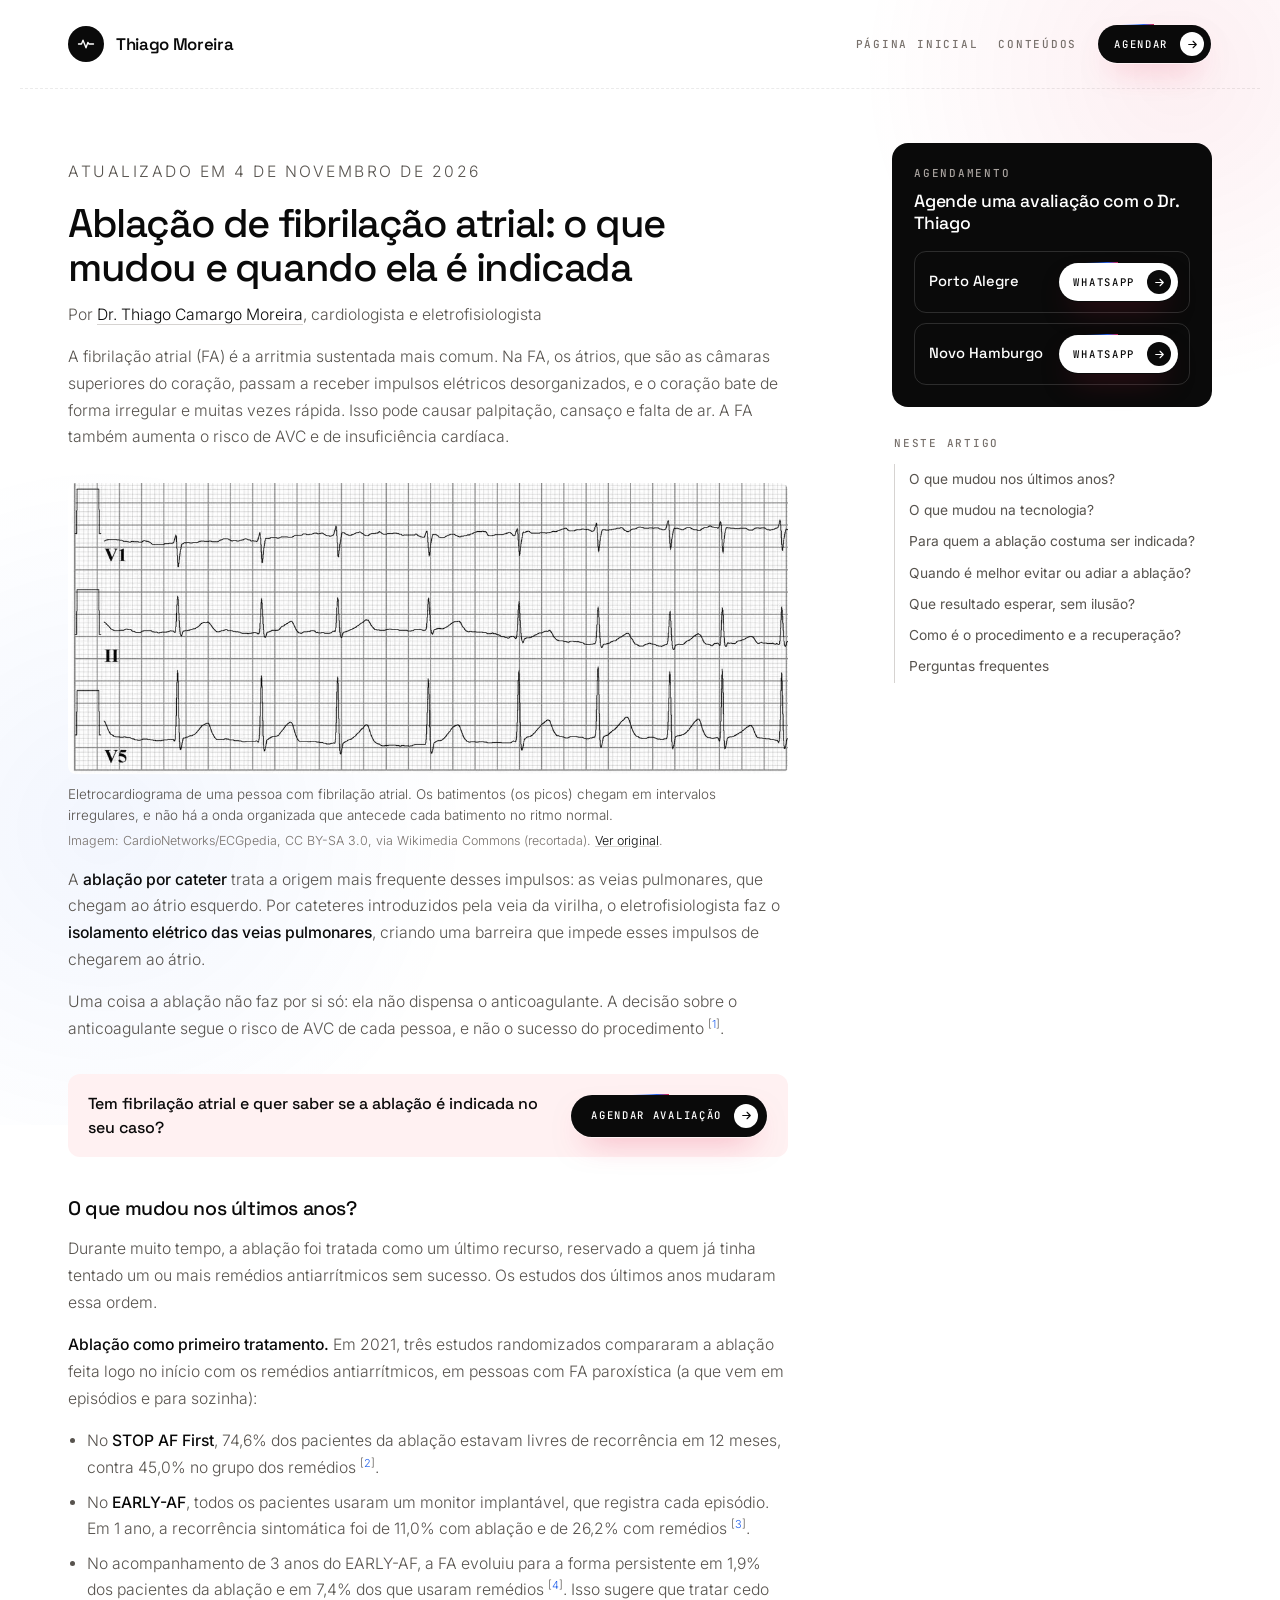
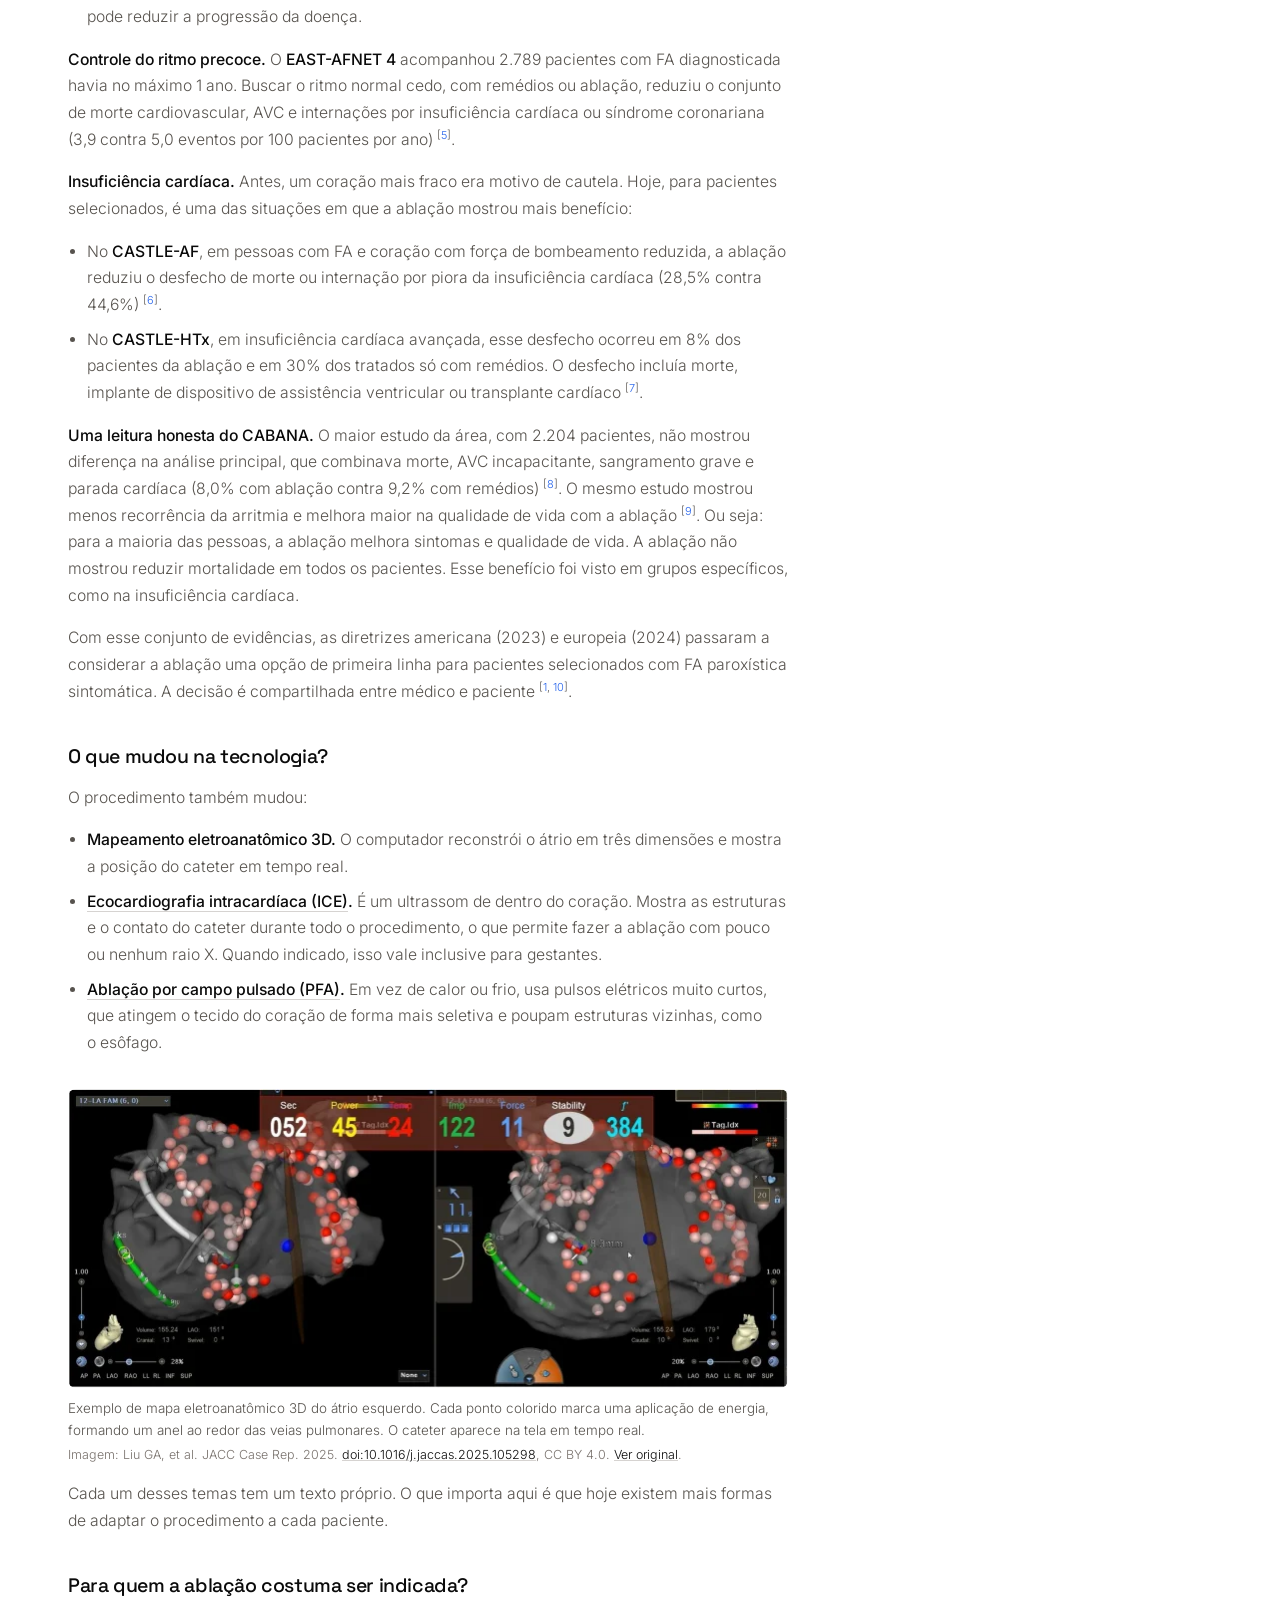
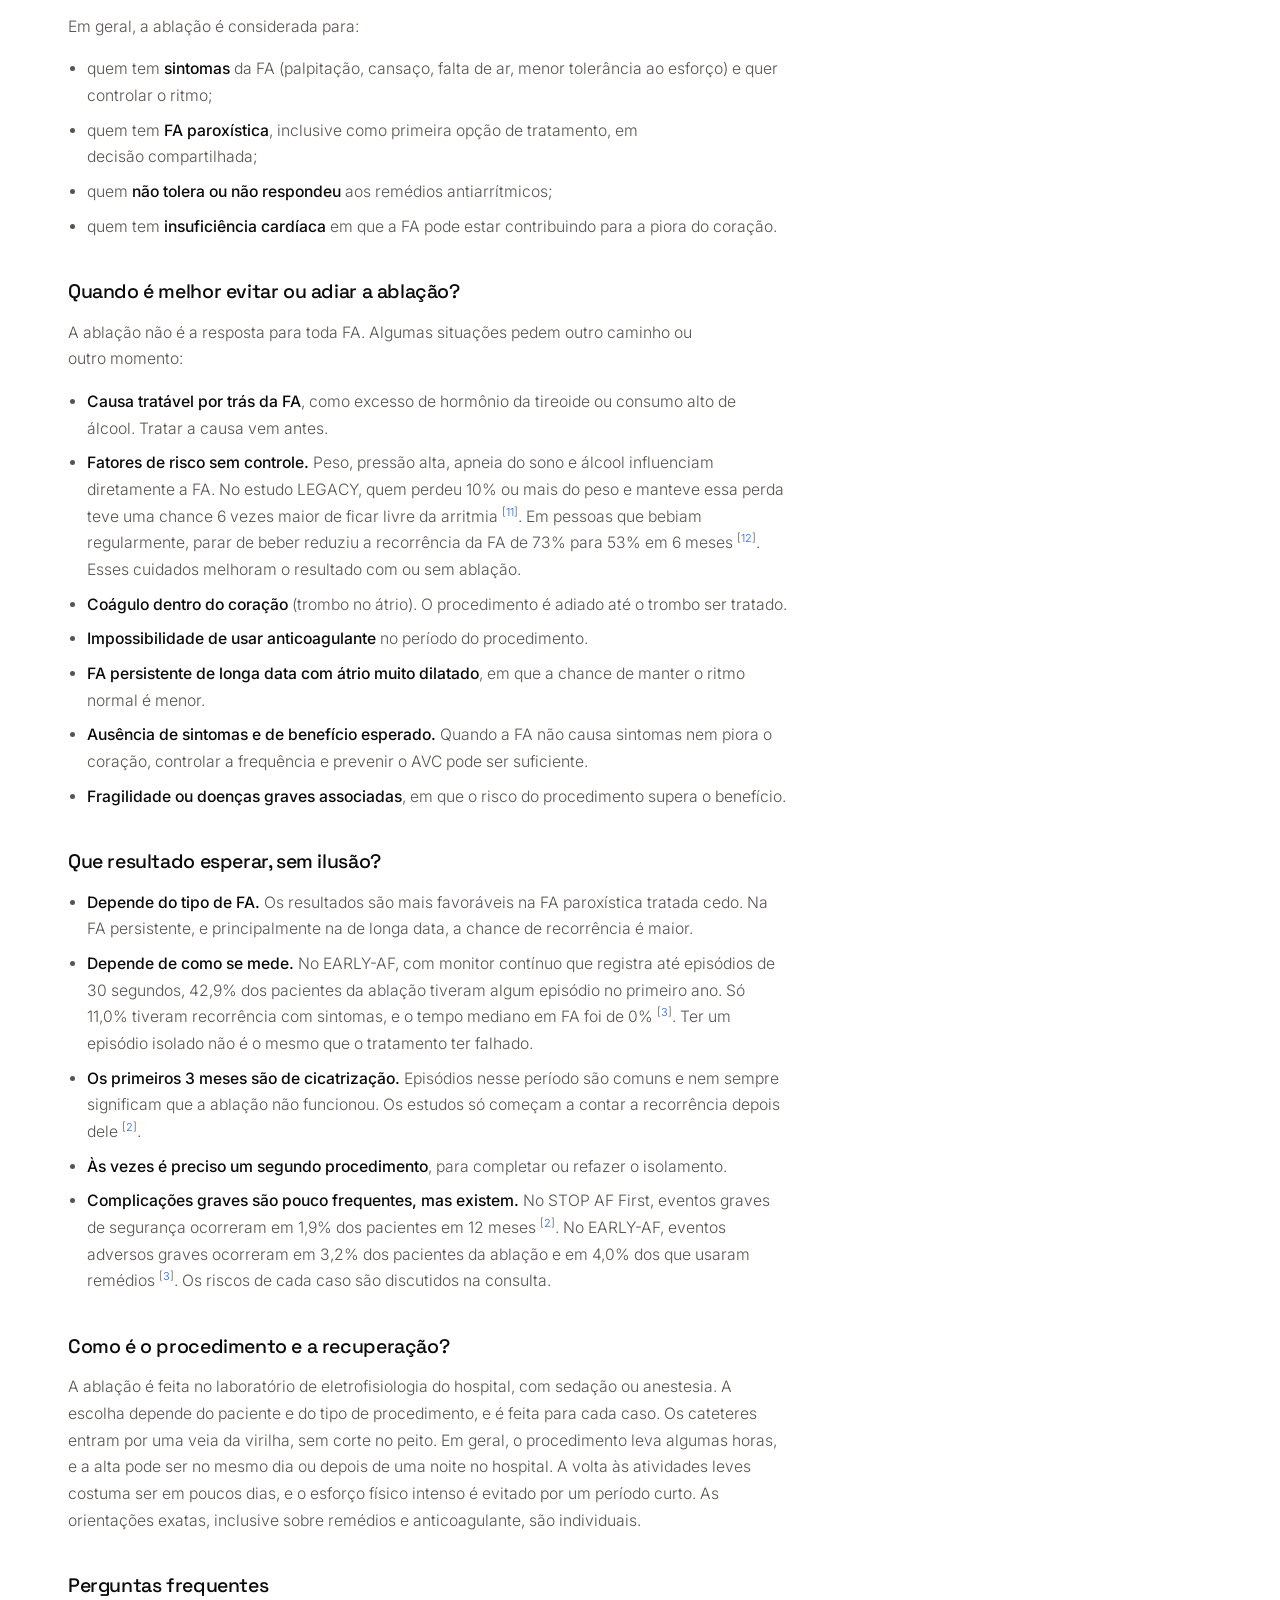
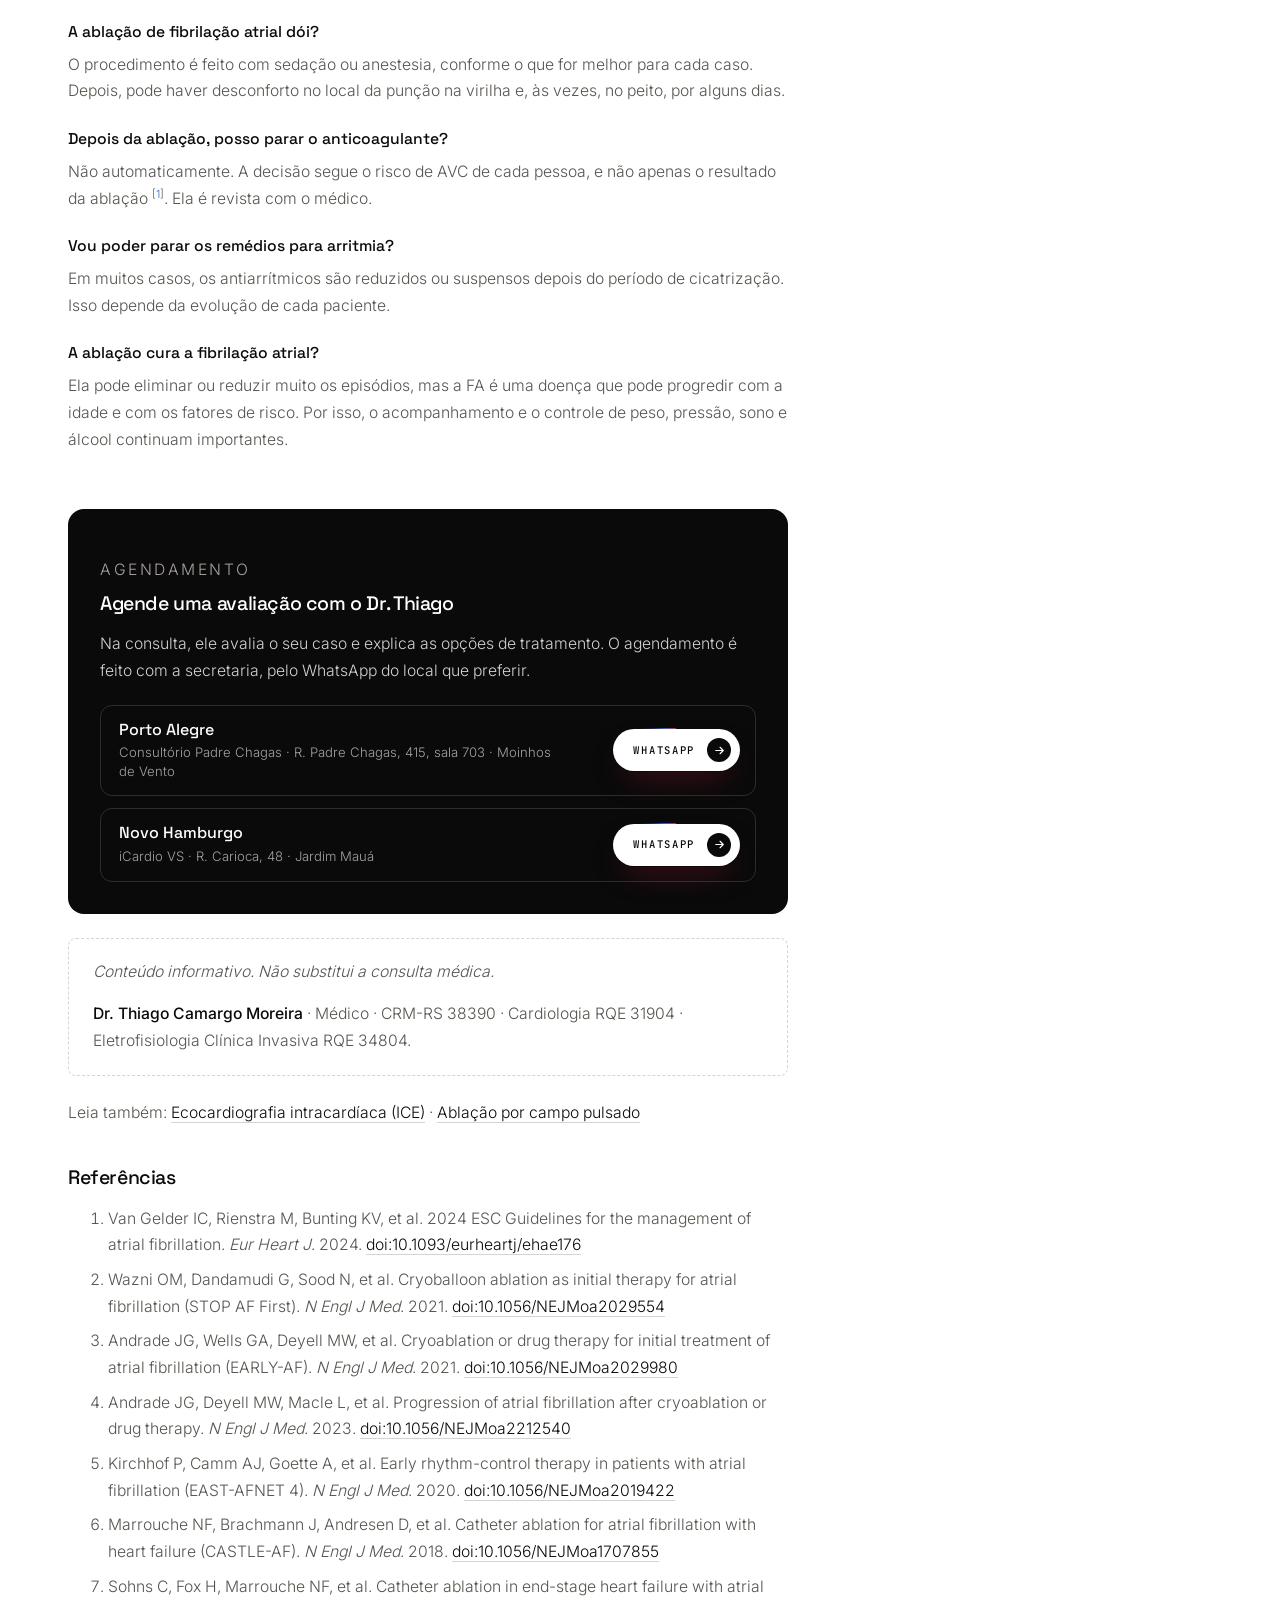
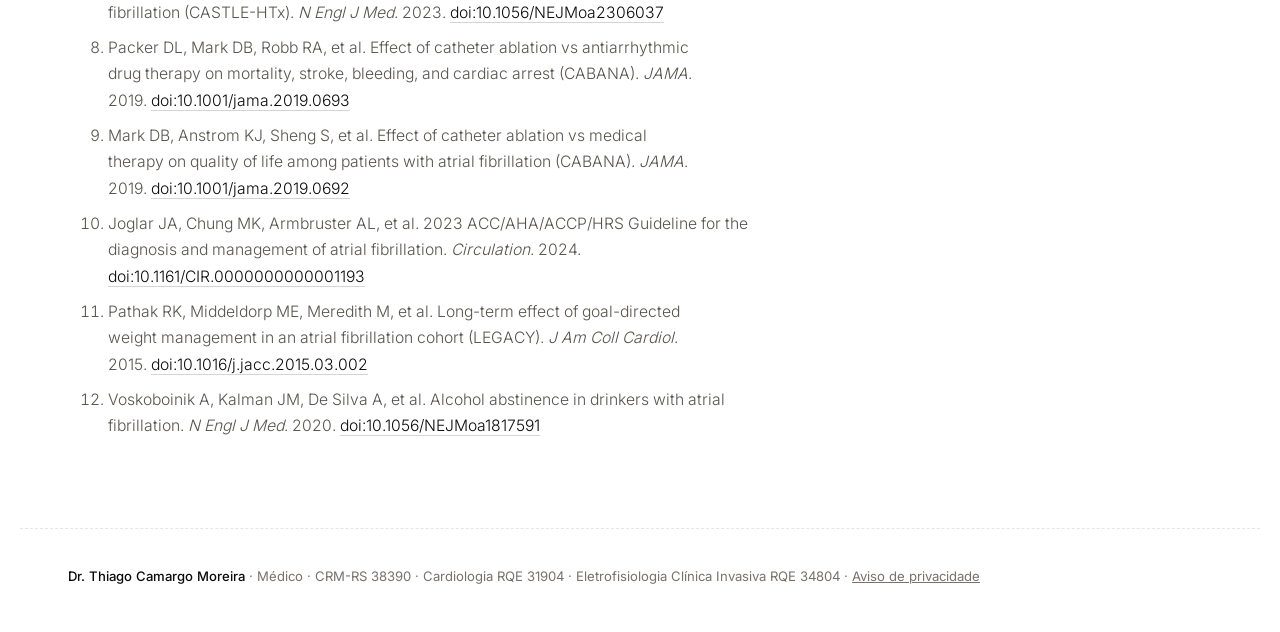
==== commit 3446e35a: "Menu no topo da home e página de conteúdos - Menu Atuação, Sobre e Conteúdos na home (no celular, só" ====
--- a/site/ablacao-fibrilacao-atrial.html
+++ b/site/ablacao-fibrilacao-atrial.html
@@ -128,7 +128,7 @@
             <span class="brand-mark" aria-hidden="true"><svg viewBox="0 0 24 24" fill="none" stroke="currentColor" stroke-width="1.8" stroke-linecap="round" stroke-linejoin="round"><path d="M2 12h4l2-5 4 10 2.5-7 1.5 2h6" /></svg></span>
             <span class="brand-text">Thiago Moreira</span>
         </a>
-        <nav class="nav-links"><a class="t-label nav-home" href="index.html">Página inicial</a><a class="cta-btn" href="#agendar"><span class="cta-spin" aria-hidden="true"></span><span class="cta-body">Agendar<span class="cta-ico"><svg viewBox="0 0 24 24" fill="none" stroke="currentColor" stroke-width="2" stroke-linecap="round" stroke-linejoin="round" aria-hidden="true"><path d="M5 12h14M13 6l6 6-6 6"/></svg></span></span></a></nav>
+        <nav class="nav-links"><a class="t-label nav-home" href="index.html">Página inicial</a><a class="t-label" href="conteudos.html">Conteúdos</a><a class="cta-btn" href="#agendar"><span class="cta-spin" aria-hidden="true"></span><span class="cta-body">Agendar<span class="cta-ico"><svg viewBox="0 0 24 24" fill="none" stroke="currentColor" stroke-width="2" stroke-linecap="round" stroke-linejoin="round" aria-hidden="true"><path d="M5 12h14M13 6l6 6-6 6"/></svg></span></span></a></nav>
     </header>
 
     <div class="article-layout">
--- a/site/assets/css/pagina.css
+++ b/site/assets/css/pagina.css
@@ -141,3 +141,22 @@
     animation: bg-drift linear both; animation-timeline: scroll(root);
 }
 @media (prefers-reduced-motion: reduce) { body:has(.article-layout)::before { animation: none; } }
+
+/* Página de conteúdos (conteudos.html) */
+.page.hub-page { max-width: 1240px; padding-top: clamp(40px, 8vh, 80px); }
+.page.hub-page h1 { max-width: 20ch; font-size: clamp(2rem, 4.2vw, 3rem); }
+.page .hub-lead { max-width: 62ch; font-size: 1.05rem; }
+.page .hub-list { list-style: none; margin: 48px 0 0; padding: 0; display: grid; grid-template-columns: repeat(auto-fill, minmax(300px, 1fr)); gap: 24px; }
+.page .hub-list li { margin: 0; }
+.page .hub-card a { height: 100%; display: flex; flex-direction: column; border: 1px solid rgba(0, 0, 0, .08); border-radius: 16px; overflow: hidden; background: #fff; text-decoration: none; transition: transform .35s, box-shadow .35s, border-color .35s; }
+.page .hub-card a:hover { transform: translateY(-4px); border-color: rgba(225, 29, 72, .35); box-shadow: 0 24px 48px -28px rgba(10, 10, 10, .35); }
+.page .hub-card img { width: 100%; height: auto; aspect-ratio: 16 / 10; object-fit: cover; background: #0A0A0A; }
+.page .hub-body { flex: 1; display: flex; flex-direction: column; gap: 10px; padding: 20px 22px 22px; }
+.page .hub-title { font: 500 1.15rem/1.3 var(--font-display); letter-spacing: -0.01em; color: var(--ink); }
+.page .hub-desc { font: 300 .92rem/1.6 var(--font-sans); color: var(--stone-600); }
+.page .hub-more { margin-top: auto; padding-top: 6px; font: 500 .66rem/1 var(--font-mono); letter-spacing: .16em; text-transform: uppercase; color: var(--pulse); }
+.page .hub-note { margin-top: 48px; font-size: .88rem; }
+body.hub::before {
+    content: ""; position: fixed; inset: -25%; z-index: -1; pointer-events: none;
+    background: radial-gradient(38vmax circle at 80% 18%, rgba(225, 29, 72, .07), transparent 65%), radial-gradient(44vmax circle at 18% 82%, rgba(37, 99, 235, .06), transparent 65%);
+}
